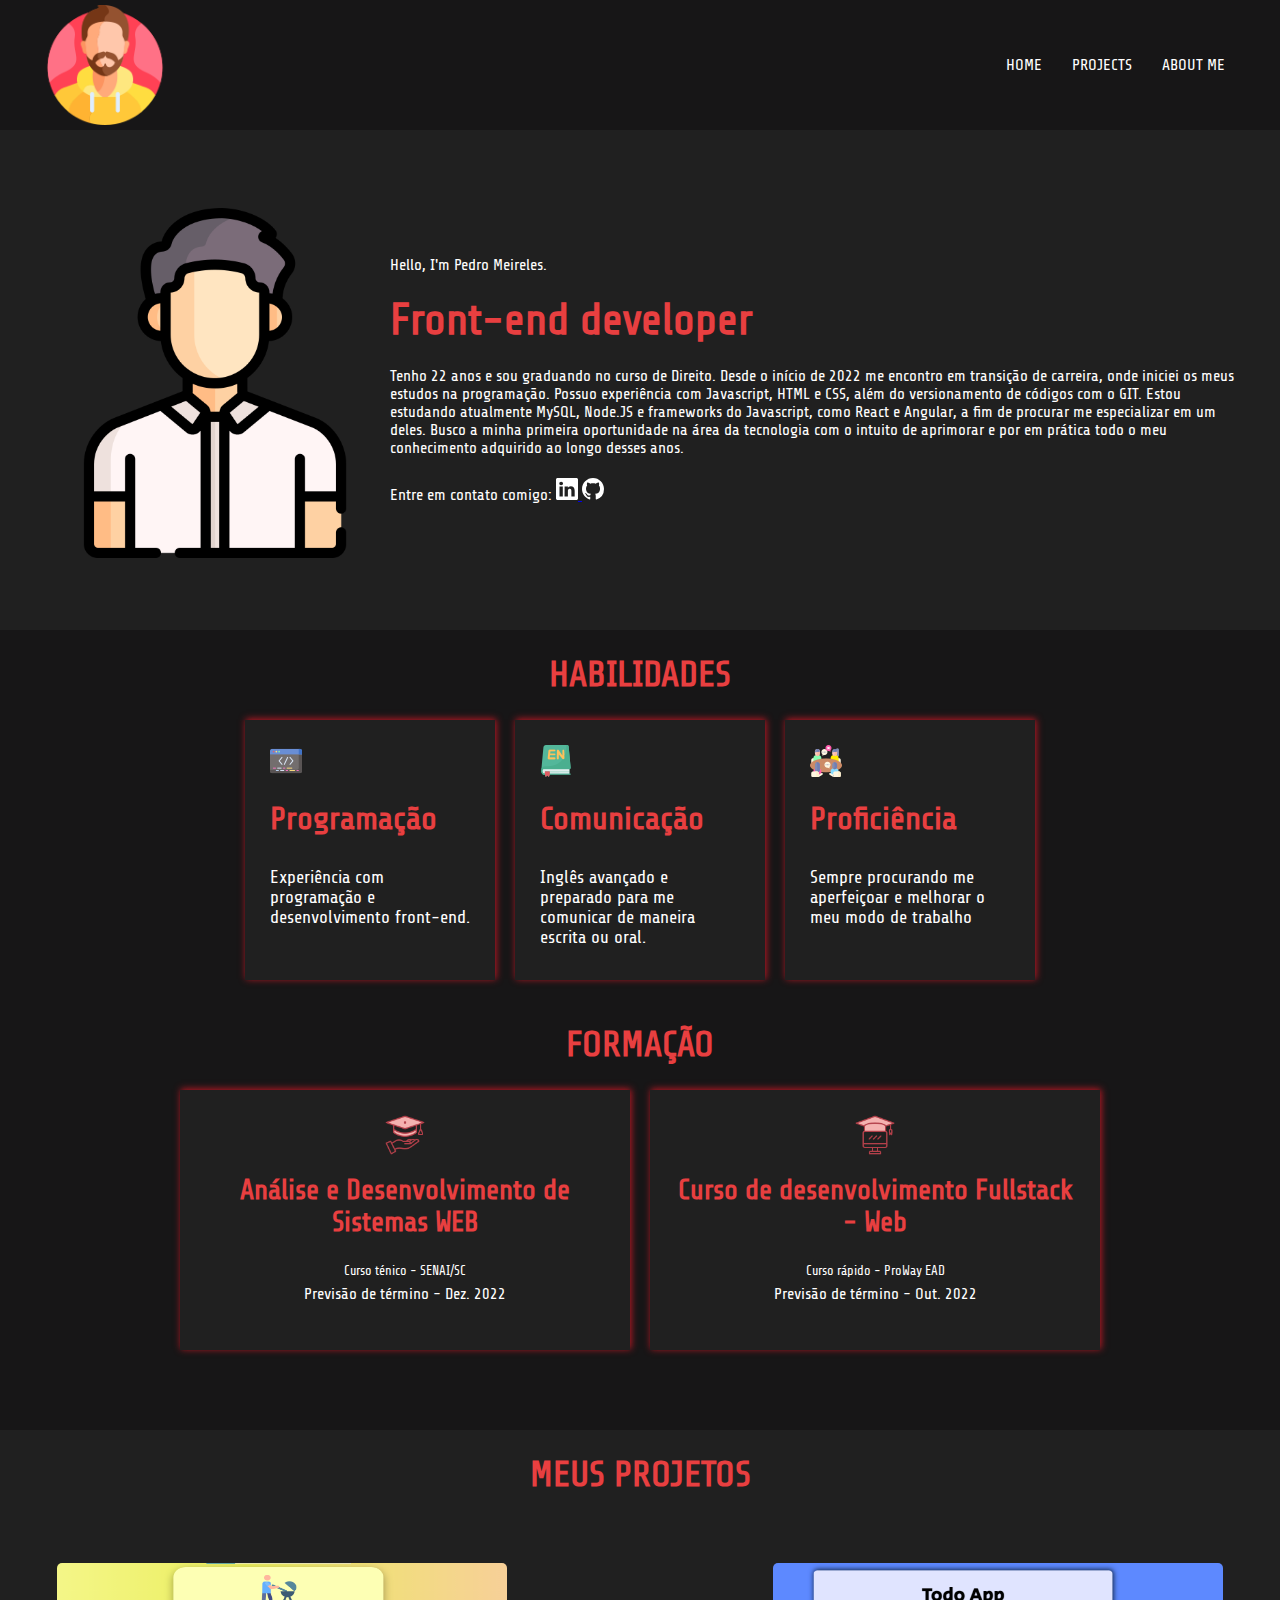
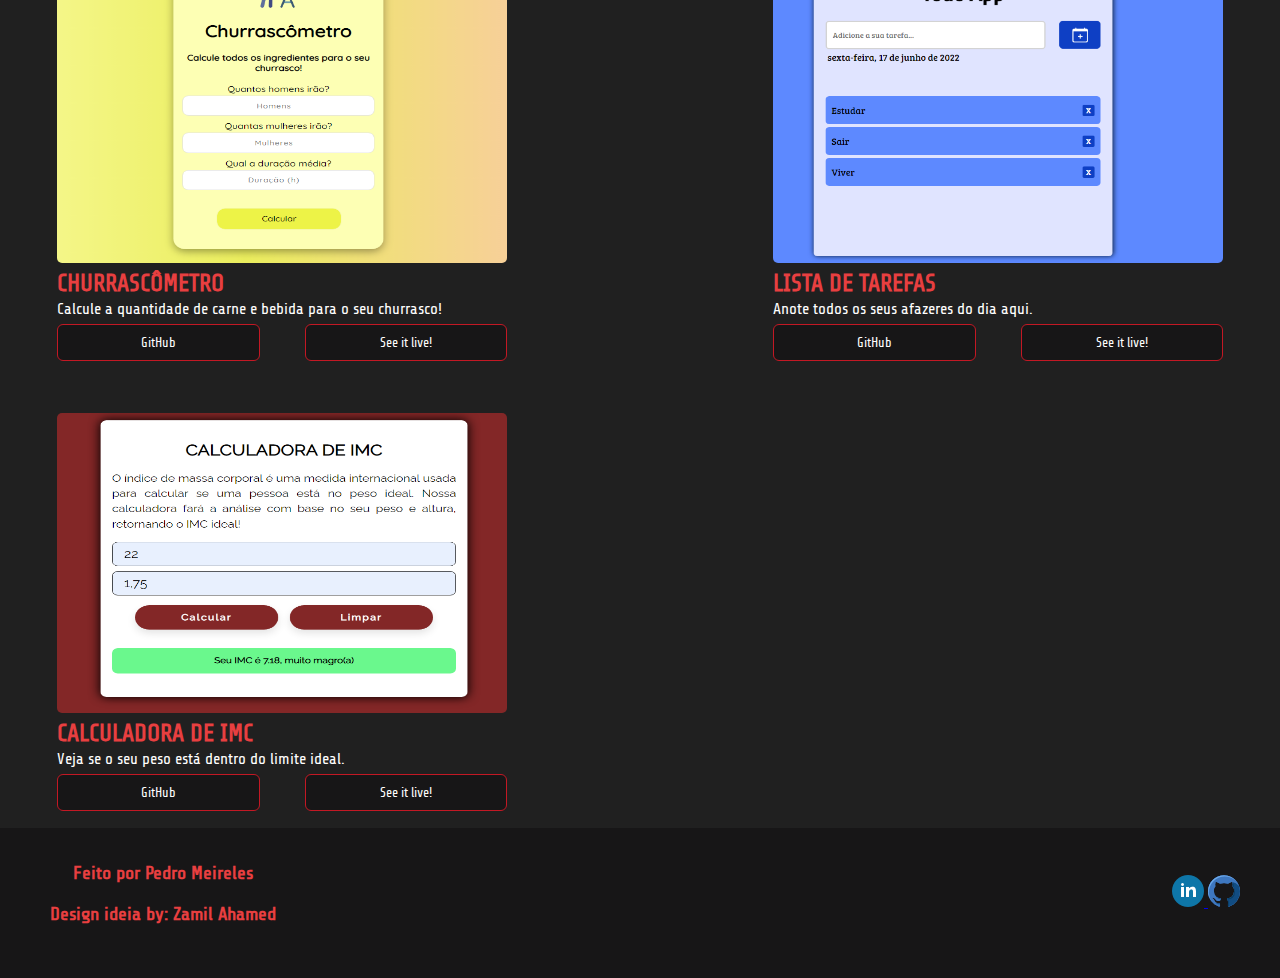
==== assets/index.html @ 80fd32b8 "assets and files" ====
<!DOCTYPE html>
<html lang="pt-br">

<head>
  <meta charset="UTF-8" />
  <meta http-equiv="X-UA-Compatible" content="IE=edge" />
  <meta name="viewport" content="width=device-width, initial-scale=1.0, user-scalable=no" />
  <title>Pedro Meireles Portfolio</title>
  <link rel="stylesheet" href="./style.css" />
</head>

<body>
  <header id="home">
    <div class="container">
      <img src="../images/man.png" width="120px" />
      <nav class="menu">
        <ul class="menuVertical">
          <li onclick="closeSideBar()" class="close-btn"><a>X</a></li>
          <li><a href="index.html#home">HOME</a></li>
          <li><a href="index.html#projects">PROJECTS</a></li>
          <li><a href="index.html#about-me">ABOUT ME</a></li>
        </ul>
      </nav>
      <img onclick="toggleSideNav()" class="menu-hamburguer" id="menu-btn" src="../images/menu.png" />
    </div>
  </header>

  <main class="big-container">
    <section class="hello-section">
      <div class="container hello-container">
        <div>
          <img src="../images/big-person.png" width="350px" />
        </div>
        <div id="about-me" class="hello-text">
          <h4>Hello, I'm Pedro Meireles.</h4>
          <h1>Front-end developer</h1>
          <h4>
            Tenho 22 anos e sou graduando no curso de Direito. Desde o início de 2022 me encontro em transição de
            carreira, onde iniciei
            os meus estudos na programação. Possuo experiência com <strong>Javascript, HTML e CSS</strong>, além do
            versionamento
            de códigos com o GIT. Estou estudando atualmente MySQL, Node.JS e frameworks do Javascript, como
            <strong>React e Angular</strong>, a fim de procurar me especializar em um deles. Busco a minha primeira
            oportunidade na
            área da tecnologia com o intuito de aprimorar e por em prática todo o meu conhecimento adquirido ao longo
            desses anos.
          </h4>
          <h4>Entre em contato comigo: 
            <a href="https://www.linkedin.com/in/pedro-hc-meireles/" target="_blank">
              <svg xmlns="http://www.w3.org/2000/svg" width="22" height="22" fill="currentColor" class="bi bi-linkedin" viewBox="0 0 16 16" style="color: #fff">
                <path d="M0 1.146C0 .513.526 0 1.175 0h13.65C15.474 0 16 .513 16 1.146v13.708c0 .633-.526 1.146-1.175 1.146H1.175C.526 16 0 15.487 0 14.854V1.146zm4.943 12.248V6.169H2.542v7.225h2.401zm-1.2-8.212c.837 0 1.358-.554 1.358-1.248-.015-.709-.52-1.248-1.342-1.248-.822 0-1.359.54-1.359 1.248 0 .694.521 1.248 1.327 1.248h.016zm4.908 8.212V9.359c0-.216.016-.432.08-.586.173-.431.568-.878 1.232-.878.869 0 1.216.662 1.216 1.634v3.865h2.401V9.25c0-2.22-1.184-3.252-2.764-3.252-1.274 0-1.845.7-2.165 1.193v.025h-.016a5.54 5.54 0 0 1 .016-.025V6.169h-2.4c.03.678 0 7.225 0 7.225h2.4z"/>
              </svg>
            </a> 
           <a href="https://github.com/pedromeireless" target="_blank">
              <svg xmlns="http://www.w3.org/2000/svg" width="22" height="22" fill="currentColor" class="bi bi-github" viewBox="0 0 16 16" style="color: #fff">
                <path d="M8 0C3.58 0 0 3.58 0 8c0 3.54 2.29 6.53 5.47 7.59.4.07.55-.17.55-.38 0-.19-.01-.82-.01-1.49-2.01.37-2.53-.49-2.69-.94-.09-.23-.48-.94-.82-1.13-.28-.15-.68-.52-.01-.53.63-.01 1.08.58 1.23.82.72 1.21 1.87.87 2.33.66.07-.52.28-.87.51-1.07-1.78-.2-3.64-.89-3.64-3.95 0-.87.31-1.59.82-2.15-.08-.2-.36-1.02.08-2.12 0 0 .67-.21 2.2.82.64-.18 1.32-.27 2-.27.68 0 1.36.09 2 .27 1.53-1.04 2.2-.82 2.2-.82.44 1.1.16 1.92.08 2.12.51.56.82 1.27.82 2.15 0 3.07-1.87 3.75-3.65 3.95.29.25.54.73.54 1.48 0 1.07-.01 1.93-.01 2.2 0 .21.15.46.55.38A8.012 8.012 0 0 0 16 8c0-4.42-3.58-8-8-8z"/>
              </svg>
            </a>
          </h4>
        </div>
      </div>
    </section>

    <section class="courses-section">
      <div class="container course">
        <h1 class="title">HABILIDADES</h1>
        <nav class="skill-area">
          <div class="skill">
            <img src="../images/prog.png" />
            <h1>Programação</h1>
            <h5>Experiência com programação e desenvolvimento front-end.</h5>
          </div>
          <div class="skill">
            <img src="../images/english.png" />
            <h1>Comunicação</h1>
            <h5>
              Inglês avançado e preparado para me comunicar de maneira escrita
              ou oral.
            </h5>
          </div>
          <div class="skill">
            <img src="../images/commu.png" />
            <h1>Proficiência</h1>
            <h5>
              Sempre procurando me aperfeiçoar e melhorar o meu modo de
              trabalho
            </h5>
          </div>
        </nav>
        <h1>FORMAÇÃO</h1>
        <nav class="cursos-area">
          <div class="cursos-feitos">
            <img src="../images/curso1.png">
            <h1>Análise e Desenvolvimento de Sistemas WEB</h1>
            <h5>Curso ténico - SENAI/SC</h5>
            <p>Previsão de término - Dez. 2022</p>
          </div>
          <div class="cursos-feitos">
            <img src="../images/curso2.png">
            <h1>Curso de desenvolvimento Fullstack - Web</h1>
            <h5>Curso rápido - ProWay EAD</h5>
            <p>Previsão de término - Out. 2022</p>
          </div>
        </nav>
      </div>
    </section>

    <section class="projects-section" id="projects">
      <div class="container proj">

        <h1>MEUS PROJETOS</h1>
        <div class="projects-area">

          <div class="projects">
            <!--CHURRASCOMETRO-->
            <img src="../images/proj1.png" alt="churrascometro">
            <div class="project-content">
              <h2 class="title">CHURRASCÔMETRO</h2>
              <p>Calcule a quantidade de carne e bebida para o seu churrasco!</p>
              <nav class="project-btn">
                <button>GitHub</button>
                <button>See it live!</button>
              </nav>
            </div>
          </div>

          <div class="projects">
            <!--TODO-LIST-->
            <img src="../images/proj2.png" alt="todo-list">
            <div class="project-content">
              <h2 class="title">LISTA DE TAREFAS</h2>
              <p>Anote todos os seus afazeres do dia aqui.</p>
              <nav class="project-btn">
                <button>GitHub</button>
                <button>See it live!</button>
              </nav>
            </div>
          </div>

          <div class="projects">
            <!--CALCULADORA-IMC-->
            <img src="../images/proj3.png" alt="calculadora-imc">
            <div class="project-content">
              <h2 class="title">CALCULADORA DE IMC</h2>
              <p>Veja se o seu peso está dentro do limite ideal.</p>
              <nav class="project-btn">
                <button>GitHub</button>
                <button>See it live!</button>
              </nav>
            </div>
          </div>
        </div>
      </div>
    </section>
  </main>
  <footer>
    <div class="container foot">

      <div class="footer-text">
        <h3>Feito por Pedro Meireles</h3>
        <h3>Design ideia by: <a href="https://www.behance.net/gallery/109660617/Portfolio-Web-design-_-Dark-version">Zamil Ahamed</a></h3>
      </div>

      <div class="icons-footer">
        <a class="footer-ic" href="https://www.linkedin.com/in/pedro-hc-meireles/" target="_blank">
          <img src="../images/linkedin-footer.png"/>
        </a> 
        <a class="footer-ic" href="https://github.com/pedromeireless" target="_blank">
          <img src="../images/github-footer.png"/>
        </a>
      </div>
      
    </div>
  </footer>
  <script src="./js/script.js"></script>
</body>

</html>
---- assets/style.css ----
@import url('https://fonts.googleapis.com/css2?family=Share+Tech&display=swap');
*{box-sizing: border-box; font-family: 'Share Tech', sans-serif;;}
:root {
    --first-background-color: #171617;
    --second-background-color: #202020;
    --buttons-color: #C31824;
    --red-text-color: #E83F40;
    --white-text-color: #FFFEFE;
    --legend-text-color: #7e7058;
    --skills-bg-color: 
}
body, html {
    margin: 0em;
    padding: 0em;
}
header {
    background: var(--first-background-color);
}
header img {
    margin: 5px;
}
.container {
    margin: auto;
    display: flex;
    justify-content: space-between;
    max-width: 1200px;
    align-items: center;
    transition: all 1s;
}
.menu ul {
    list-style: none;
    display: flex;
    transition: all 1s;
}
.menu ul li a {
    padding: 15px;
    text-decoration: none;
    color: var(--white-text-color);
}
.menu-hamburguer, .close-btn{
    display: none;
    transition: all 1s;
}
main {
    display: flex;
    flex-direction: column;
}

/* HELLO SECTION */

    .hello-section {
        background: var(--second-background-color);
        height: 500px;
        display: flex;
        align-items: center;
        transition: all 1s;
    }
    .hello-section img {
        margin-top: 10px;
    }
    .hello-container {
        justify-content: space-around;
        
    }
    .hello-section h1 {
        color: var(--red-text-color);
        font-weight: 600;
        font-size: 44px;
        margin: 5px 0px 5px 0px;
    }
    .hello-section h4 {
        color: var(--white-text-color);
        font-weight: 100;
    }


/* END OF HELLO SECTION */


/* START OF COURSES SECTION */

    .courses-section {
        background: var(--first-background-color);
        height: 800px;
    }
    .course {
        flex-direction: column;
        gap: 20px;
    }
    .course h1 {
        font-size: 36px;
        color: var(--red-text-color);
        margin-bottom: 5px;
    }
    .skill-area {
        display: flex;
        justify-content: space-around;
        gap: 20px;
        transition: all 1s;
    }
    .skill {
        background: var(--second-background-color);
        width: 250px;
        height: 260px;
        padding: 25px;
        box-shadow: 1px -1px 7px 0px #C31824;
        transition: all 0.5s;
    }
    .skill h1{
        color: var(--red-text-color);
        margin-top: 20px;
        font-size: 32px;
    }
    .skill h5 {
        font-weight: 200;
        color: var(--white-text-color);
        font-size: 18px;
    }
    .cursos-area {
        display: flex;
        gap: 20px;
        margin: 0px 5px 30px 5px;
    }
    .cursos-feitos{
        display: flex;
        flex-direction: column;
        align-items: center;
        padding: 25px;
        width: 450px;
        height: 260px;
        background: var(--second-background-color);
        box-shadow: 1px -1px 7px 0px #C31824;
        transition: all 0.5s;
    }
    .cursos-feitos:hover, .skill:hover {
        box-shadow: 1px -1px 10px 0px #ff6973;
        transform: scale(1.04);
    }
    .cursos-feitos img {
        width: 40px;
    }
    .cursos-feitos h1 {
        text-align: center;
        margin-bottom: 3px;
        font-size: 28px;
    }
    .cursos-feitos h5, p {
        color: var(--white-text-color);
        font-weight: 200;
        margin-bottom: 4px;
    }
/* END COURSES SECTION */


/* START OF PROJECTS SECTION */
    .projects-section{
        background: var(--second-background-color);
        height: fit-content;
    }
    .proj {
        display: flex;
        flex-direction: column;
        align-items: center;
        height: fit-content;
    }
    .proj h1 {
        font-size: 36px;
        color: var(--red-text-color);
        margin-bottom: 3px;
    }
    .projects-area {
        max-width: 1200px;
        padding: 15px;
        display: flex;
        justify-content: space-between;
        flex-wrap: wrap;
    }
    .projects {
        width: 450px;
        height: 350px;
        margin: 50px 2px;
    }
    .projects img {
        width: 100%;
        height: 300px;
        border-radius: 5px;
    }
    .project-content {
        width: 100%;
    }
    .project-content h2, p, button {
        margin: 3px 0;
    }
    .title {
        color: var(--red-text-color);
        font-size: 24px;
    }
    .project-btn {
        display: flex;
        justify-content: space-between;
        width: 100%;
    }
    .project-btn button {
        width: 45%;
        padding: 10px;
        background-color: var(--first-background-color);
        border: solid 1px var(--buttons-color);
        color: var(--white-text-color);
        transition: all 0.3s;
        cursor: pointer;
        border-radius: 6px;
    }
    .project-btn button:hover {
        background-color: #ffffff;
        color: rgb(221, 43, 43);
        transform: scale(1.02);
    }
/* END OF PROJECTS SECTION */


/* FOOTER SECTION */
    
    footer {
        background-color: var(--first-background-color);
        height: 150px;
        padding: 15px;
        color: var(--red-text-color);
    }
    .footer-text {
        padding-left: 10px;
        text-align: center;
    }
    .footer-text h3 a {
        text-decoration: none;
        color: var(--red-text-color);
    }

/* END OF FOOTER SECTION */


/* RESPONSIVE AREA */
@media only screen and (max-width: 950px) {
    .hello-section {
        height: 800px;
    }
    .hello-section h1, h4 {
        text-align: center;
    }
    .hello-container {
        padding: 0px;
        flex-wrap: wrap-reverse;
    }
    .courses-section {
        height: max-content;
    }
    .skill-area {
        flex-direction: column;
        margin: 20px;
    }
    .cursos-area {
        flex-wrap: wrap;
        justify-content: center;
        align-items: center;
    }
    .projects-area {
        justify-content: center;
    }
}

@media only screen and (max-width: 500px) {
    .menu {
        height: 100%;
        width: 30%;
        background-color: #C31824;
        position: absolute;
        top: 0;
        right: 0;
        display: none;
        transition: all 1s;
    }
    .menu-hamburguer {
        display: block;
        width: 24px;
        margin-right: 10px;
    }
    .menu ul {
        flex-direction: column;
        padding: 0px;
        align-items: center;
    }
    .close-btn {
        display: block;
    }
    .menu ul li {
        padding: 10px;
    }
    .cursos-feitos{
        width: 95%;
    }
    .projects-area {
        width: 95%;
    }
    .projects{
        height: fit-content;
    }
}

@media only screen and (max-width: 425px) {
    footer {
        height: max-content;
    }
    .foot {
        flex-direction: column;
        padding: 10px;
    }
    .footer-text h3:not(:last-child) {
        margin-bottom: 1px;
    }
    .footer-text h3:not(:first-child) {
        margin-top: 1px;
    }
}
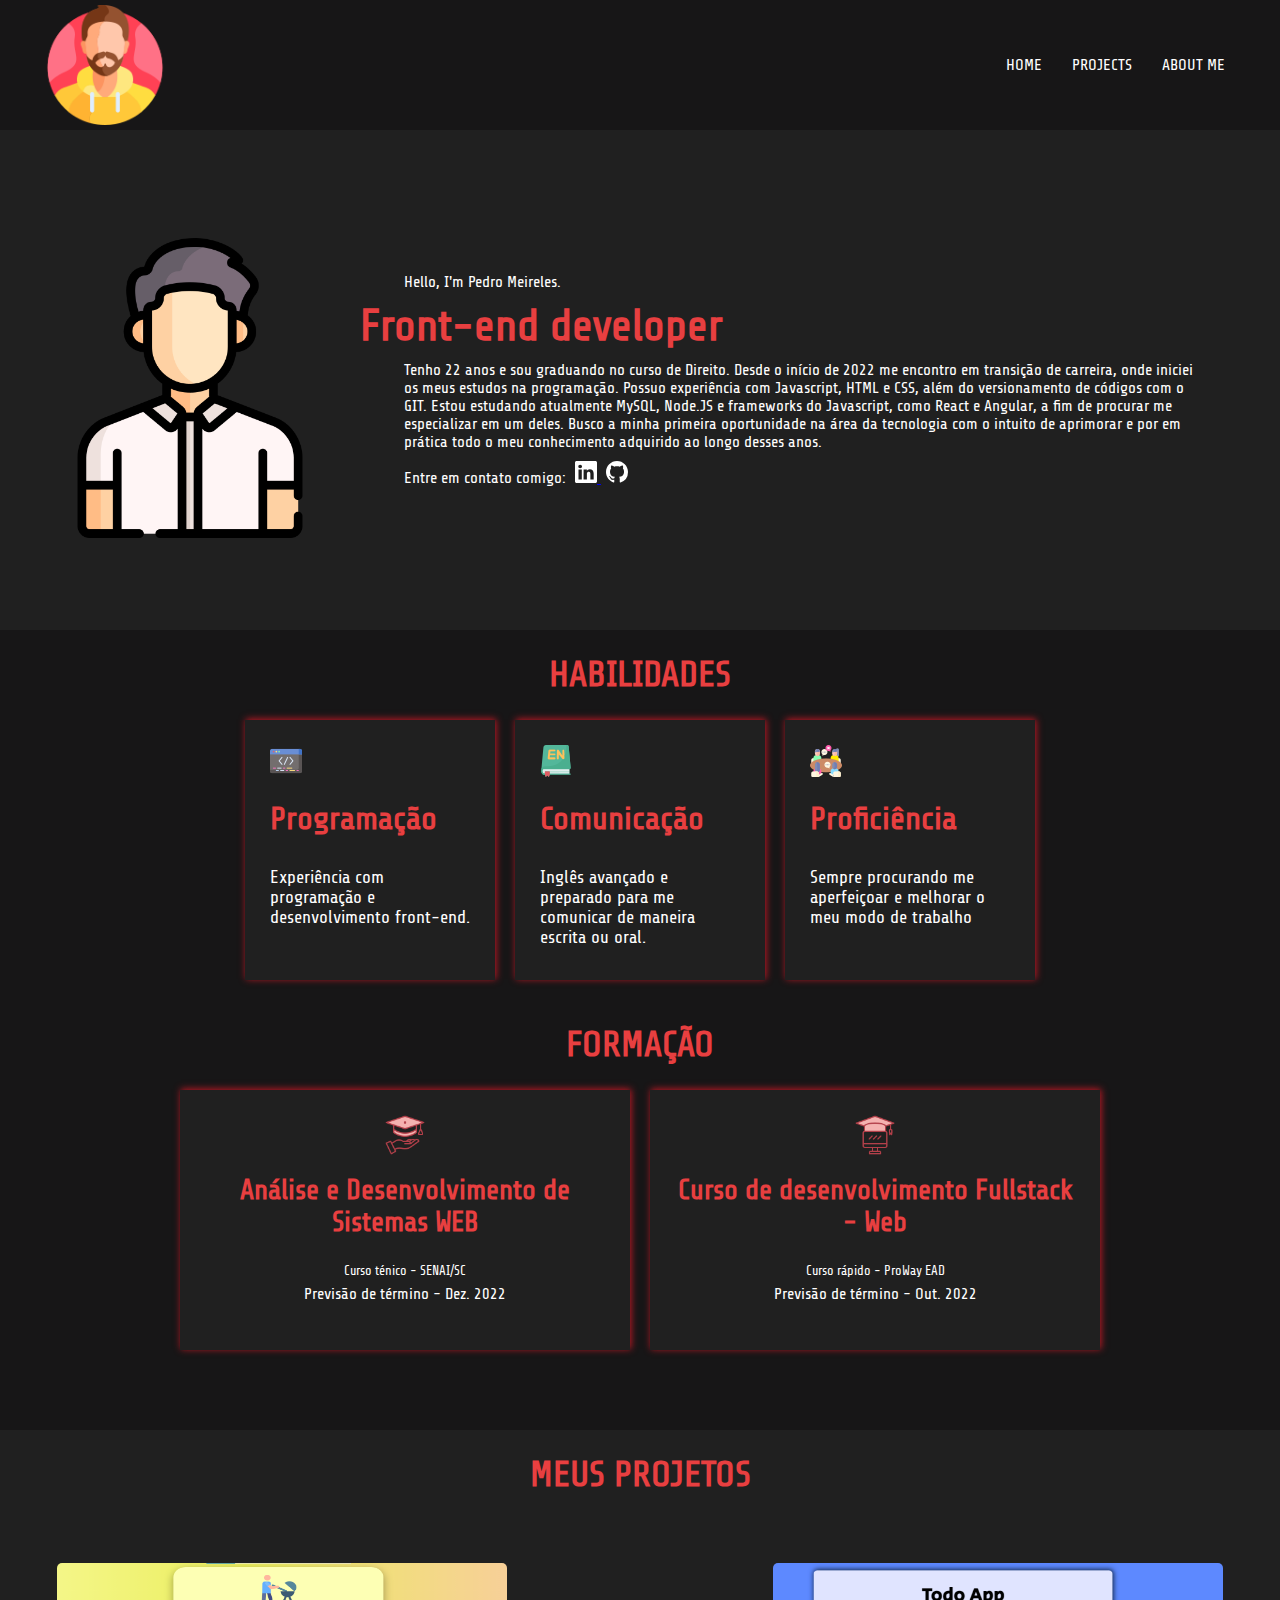
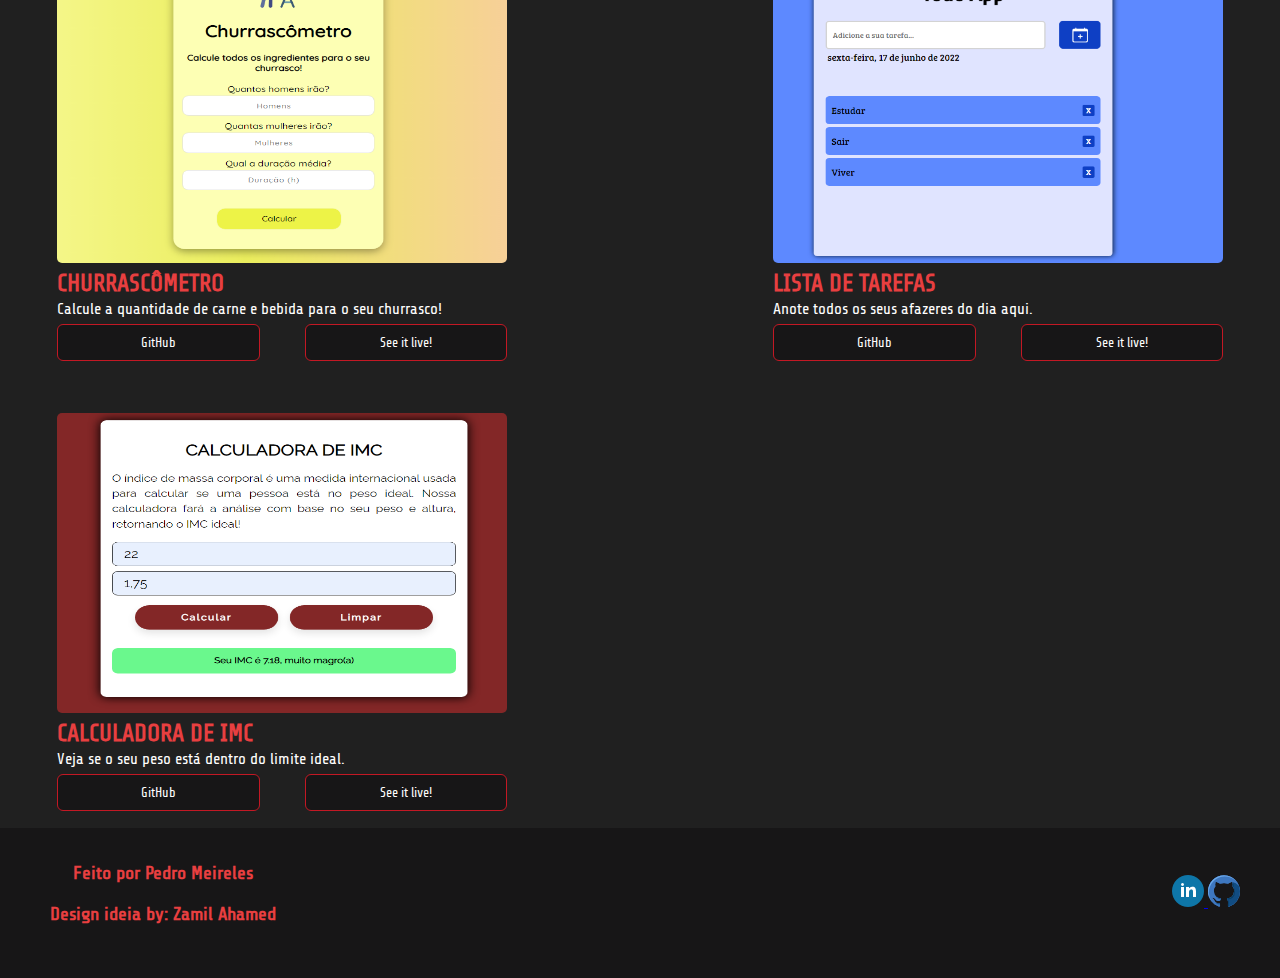
==== commit 793d38c1: "change header logo size" ====
--- a/assets/index.html
+++ b/assets/index.html
@@ -12,7 +12,7 @@
 <body>
   <header id="home">
     <div class="container">
-      <img src="../images/man.png" width="120px" />
+      <img class="header-img" src="../images/man.png" width="120px" />
       <nav class="menu">
         <ul class="menuVertical">
           <li onclick="closeSideBar()" class="close-btn"><a>X</a></li>
@@ -31,7 +31,7 @@
         <div>
           <img src="../images/big-person.png" width="350px" />
         </div>
-        <div id="about-me" class="hello-text">
+        <div class="hello-text">
           <h4>Hello, I'm Pedro Meireles.</h4>
           <h1>Front-end developer</h1>
           <h4>
@@ -45,7 +45,7 @@
             área da tecnologia com o intuito de aprimorar e por em prática todo o meu conhecimento adquirido ao longo
             desses anos.
           </h4>
-          <h4>Entre em contato comigo: 
+          <h4 class="contact-me">Entre em contato comigo: 
             <a href="https://www.linkedin.com/in/pedro-hc-meireles/" target="_blank">
               <svg xmlns="http://www.w3.org/2000/svg" width="22" height="22" fill="currentColor" class="bi bi-linkedin" viewBox="0 0 16 16" style="color: #fff">
                 <path d="M0 1.146C0 .513.526 0 1.175 0h13.65C15.474 0 16 .513 16 1.146v13.708c0 .633-.526 1.146-1.175 1.146H1.175C.526 16 0 15.487 0 14.854V1.146zm4.943 12.248V6.169H2.542v7.225h2.401zm-1.2-8.212c.837 0 1.358-.554 1.358-1.248-.015-.709-.52-1.248-1.342-1.248-.822 0-1.359.54-1.359 1.248 0 .694.521 1.248 1.327 1.248h.016zm4.908 8.212V9.359c0-.216.016-.432.08-.586.173-.431.568-.878 1.232-.878.869 0 1.216.662 1.216 1.634v3.865h2.401V9.25c0-2.22-1.184-3.252-2.764-3.252-1.274 0-1.845.7-2.165 1.193v.025h-.016a5.54 5.54 0 0 1 .016-.025V6.169h-2.4c.03.678 0 7.225 0 7.225h2.4z"/>
@@ -166,13 +166,13 @@
           <img src="../images/linkedin-footer.png"/>
         </a> 
         <a class="footer-ic" href="https://github.com/pedromeireless" target="_blank">
-          <img src="../images/github-footer.png"/>
+          <img src="../images/github-footer.png" />
         </a>
       </div>
       
     </div>
   </footer>
-  <script src="./js/script.js"></script>
+  <script src="./script.js"></script>
 </body>
 
 </html>--- a/assets/style.css
+++ b/assets/style.css
@@ -56,10 +56,13 @@
         transition: all 1s;
     }
     .hello-section img {
-        margin-top: 10px;
+        margin-top: 20px;
+        width: 300px;
     }
     .hello-container {
         justify-content: space-around;
+        align-items: center;
+        gap: 20px;
         
     }
     .hello-section h1 {
@@ -71,8 +74,12 @@
     .hello-section h4 {
         color: var(--white-text-color);
         font-weight: 100;
-    }
-
+        width: 90%;
+        margin: 10px auto;
+    }
+    .contact-me a {
+        padding-left: 5px;
+    }
 
 /* END OF HELLO SECTION */
 
@@ -288,6 +295,10 @@
         padding: 0px;
         align-items: center;
     }
+    .header-img {
+        width: 100px;
+        margin-left: 5px;
+    }
     .close-btn {
         display: block;
     }
